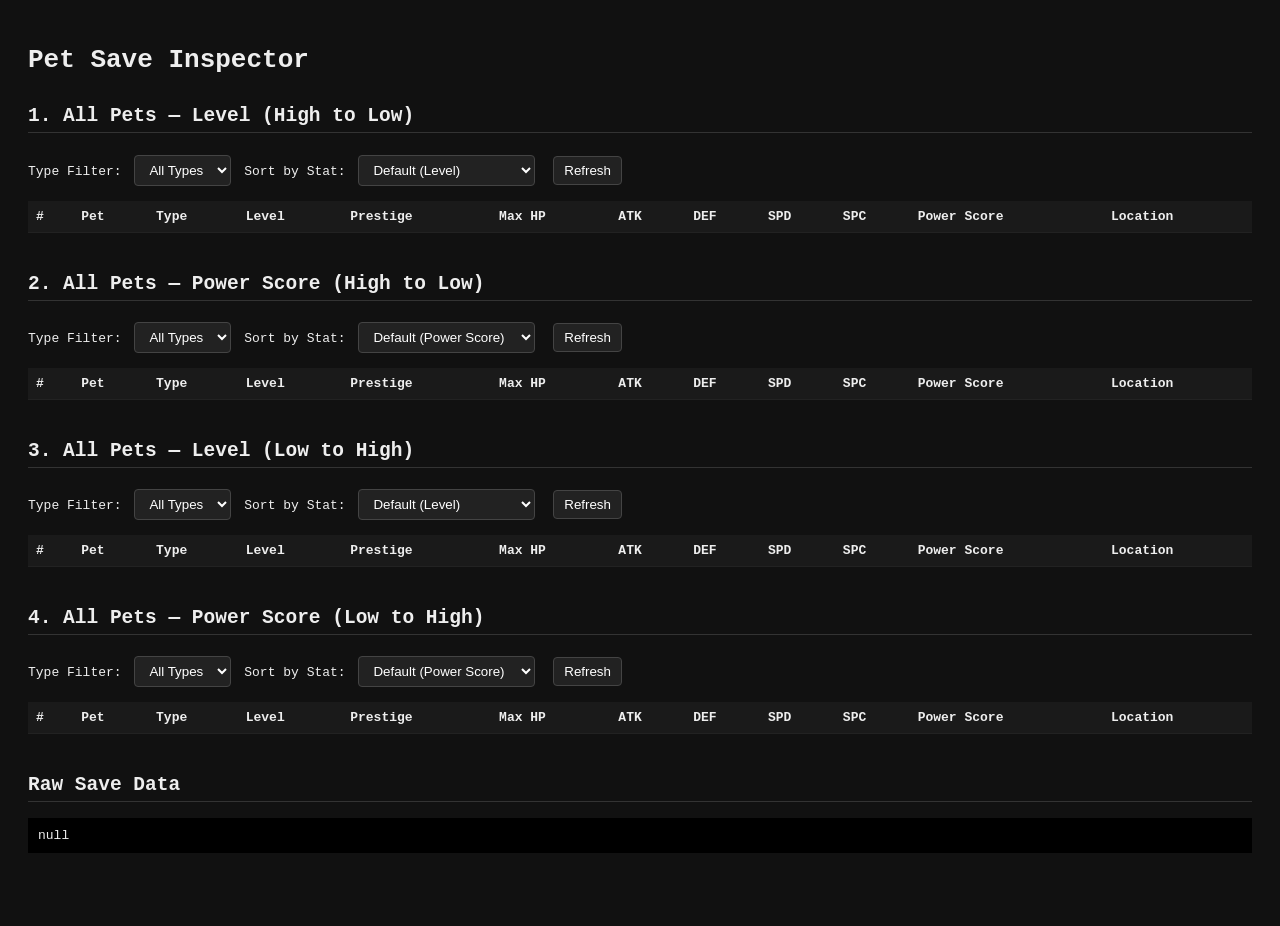
==== inspect.html @ d86253ba "Changes" ====
<!DOCTYPE html>
<html>
<head>
<title>Pet Save Inspector</title>
<style>
  body { font-family: monospace; background: #111; color: #eee; padding: 20px; }
  h2 { margin-top: 30px; border-bottom: 1px solid #333; padding-bottom: 5px; }
  select, button { padding: 6px 10px; margin: 5px; background: #222; color: #fff; border: 1px solid #444; border-radius: 4px; cursor: pointer; }
  table { width: 100%; border-collapse: collapse; margin-top: 10px; }
  th, td { text-align: left; padding: 8px; border-bottom: 1px solid #222; }
  th { background: #1a1a1a; position: sticky; top: 0; }
  tr:hover { background: #1a1a1a; }
  .section { margin-bottom: 40px; }
  .filter-bar { margin: 10px 0; }
</style>
</head>
<body>
<h1>Pet Save Inspector</h1>

<div class="section">
  <h2>1. All Pets — Level (High to Low)</h2>
  <div class="filter-bar">
    <label>Type Filter: </label>
    <select id="levelDescTypeFilter" onchange="renderLevelDesc()">
      <option value="all">All Types</option>
      <option value="fire">Fire</option>
      <option value="water">Water</option>
      <option value="grass">Grass</option>
      <option value="electric">Electric</option>
      <option value="psychic">Psychic</option>
      <option value="ice">Ice</option>
      <option value="dragon">Dragon</option>
      <option value="dark">Dark</option>
      <option value="fairy">Fairy</option>
      <option value="normal">Normal</option>
    </select>
    <label>Sort by Stat: </label>
    <select id="levelDescStatFilter" onchange="renderLevelDesc()">
      <option value="none">Default (Level)</option>
      <option value="attack">Attack (High → Low)</option>
      <option value="defense">Defense (High → Low)</option>
      <option value="speed">Speed (High → Low)</option>
      <option value="special">Special (High → Low)</option>
    </select>
    <button onclick="renderLevelDesc()">Refresh</button>
  </div>
  <table id="levelDescTable">
    <thead><tr><th>#</th><th>Pet</th><th>Type</th><th>Level</th><th>Prestige</th><th>Max HP</th><th>ATK</th><th>DEF</th><th>SPD</th><th>SPC</th><th>Power Score</th><th>Location</th></tr></thead>
    <tbody></tbody>
  </table>
</div>

<div class="section">
  <h2>2. All Pets — Power Score (High to Low)</h2>
  <div class="filter-bar">
    <label>Type Filter: </label>
    <select id="powerDescTypeFilter" onchange="renderPowerDesc()">
      <option value="all">All Types</option>
      <option value="fire">Fire</option>
      <option value="water">Water</option>
      <option value="grass">Grass</option>
      <option value="electric">Electric</option>
      <option value="psychic">Psychic</option>
      <option value="ice">Ice</option>
      <option value="dragon">Dragon</option>
      <option value="dark">Dark</option>
      <option value="fairy">Fairy</option>
      <option value="normal">Normal</option>
    </select>
    <label>Sort by Stat: </label>
    <select id="powerDescStatFilter" onchange="renderPowerDesc()">
      <option value="none">Default (Power Score)</option>
      <option value="attack">Attack (High → Low)</option>
      <option value="defense">Defense (High → Low)</option>
      <option value="speed">Speed (High → Low)</option>
      <option value="special">Special (High → Low)</option>
    </select>
    <button onclick="renderPowerDesc()">Refresh</button>
  </div>
  <table id="powerDescTable">
    <thead><tr><th>#</th><th>Pet</th><th>Type</th><th>Level</th><th>Prestige</th><th>Max HP</th><th>ATK</th><th>DEF</th><th>SPD</th><th>SPC</th><th>Power Score</th><th>Location</th></tr></thead>
    <tbody></tbody>
  </table>
</div>

<div class="section">
  <h2>3. All Pets — Level (Low to High)</h2>
  <div class="filter-bar">
    <label>Type Filter: </label>
    <select id="levelAscTypeFilter" onchange="renderLevelAsc()">
      <option value="all">All Types</option>
      <option value="fire">Fire</option>
      <option value="water">Water</option>
      <option value="grass">Grass</option>
      <option value="electric">Electric</option>
      <option value="psychic">Psychic</option>
      <option value="ice">Ice</option>
      <option value="dragon">Dragon</option>
      <option value="dark">Dark</option>
      <option value="fairy">Fairy</option>
      <option value="normal">Normal</option>
    </select>
    <label>Sort by Stat: </label>
    <select id="levelAscStatFilter" onchange="renderLevelAsc()">
      <option value="none">Default (Level)</option>
      <option value="attack">Attack (High → Low)</option>
      <option value="defense">Defense (High → Low)</option>
      <option value="speed">Speed (High → Low)</option>
      <option value="special">Special (High → Low)</option>
    </select>
    <button onclick="renderLevelAsc()">Refresh</button>
  </div>
  <table id="levelAscTable">
    <thead><tr><th>#</th><th>Pet</th><th>Type</th><th>Level</th><th>Prestige</th><th>Max HP</th><th>ATK</th><th>DEF</th><th>SPD</th><th>SPC</th><th>Power Score</th><th>Location</th></tr></thead>
    <tbody></tbody>
  </table>
</div>

<div class="section">
  <h2>4. All Pets — Power Score (Low to High)</h2>
  <div class="filter-bar">
    <label>Type Filter: </label>
    <select id="powerAscTypeFilter" onchange="renderPowerAsc()">
      <option value="all">All Types</option>
      <option value="fire">Fire</option>
      <option value="water">Water</option>
      <option value="grass">Grass</option>
      <option value="electric">Electric</option>
      <option value="psychic">Psychic</option>
      <option value="ice">Ice</option>
      <option value="dragon">Dragon</option>
      <option value="dark">Dark</option>
      <option value="fairy">Fairy</option>
      <option value="normal">Normal</option>
    </select>
    <label>Sort by Stat: </label>
    <select id="powerAscStatFilter" onchange="renderPowerAsc()">
      <option value="none">Default (Power Score)</option>
      <option value="attack">Attack (High → Low)</option>
      <option value="defense">Defense (High → Low)</option>
      <option value="speed">Speed (High → Low)</option>
      <option value="special">Special (High → Low)</option>
    </select>
    <button onclick="renderPowerAsc()">Refresh</button>
  </div>
  <table id="powerAscTable">
    <thead><tr><th>#</th><th>Pet</th><th>Type</th><th>Level</th><th>Prestige</th><th>Max HP</th><th>ATK</th><th>DEF</th><th>SPD</th><th>SPC</th><th>Power Score</th><th>Location</th></tr></thead>
    <tbody></tbody>
  </table>
</div>

<div class="section">
  <h2>Raw Save Data</h2>
  <pre id="raw" style="background:#000; padding:10px; max-height:300px; overflow:auto;"></pre>
</div>

<script>
const TYPES = {
  fire:"Fire", water:"Water", grass:"Grass", electric:"Electric", psychic:"Psychic",
  ice:"Ice", dragon:"Dragon", dark:"Dark", fairy:"Fairy", normal:"Normal"
};

const PET_TEMPLATES = {
  emberFox:{name:"Ember Fox",emoji:"🦊",type:"fire",baseStats:{hp:45},evolution:["Ember Fox","Inferno Fox","Phoenix Lord"]},
  flameCat:{name:"Flame Cat",emoji:"🐱",type:"fire",baseStats:{hp:48},evolution:["Flame Cat","Blaze Cat","Magma Tiger"]},
  sparkDog:{name:"Spark Dog",emoji:"🐶",type:"fire",baseStats:{hp:50},evolution:["Spark Dog","Fire Hound","Inferno Wolf"]},
  cinderScorpion:{name:"Cinder Scorpion",emoji:"🦂",type:"fire",baseStats:{hp:48},evolution:["Spark Tail","Cinder Scorpion","Inferno Stinger"]},
  aquaTurtle:{name:"Aqua Turtle",emoji:"🐢",type:"water",baseStats:{hp:55},evolution:["Aqua Turtle","Hydro Turtle","Ocean Guardian"]},
  mistFrog:{name:"Mist Frog",emoji:"🐸",type:"water",baseStats:{hp:50},evolution:["Mist Frog","Storm Frog","Tidal King"]},
  waveWhale:{name:"Wave Whale",emoji:"🐋",type:"water",baseStats:{hp:60},evolution:["Wave Whale","Tsunami Whale","Leviathan"]},
  leafBunny:{name:"Leaf Bunny",emoji:"🐰",type:"grass",baseStats:{hp:45},evolution:["Leaf Bunny","Forest Bunny","Nature Spirit"]},
  vineSnake:{name:"Vine Snake",emoji:"🐍",type:"grass",baseStats:{hp:48},evolution:["Vine Snake","Thorn Snake","Jungle Serpent"]},
  mossBear:{name:"Moss Bear",emoji:"🐻",type:"grass",baseStats:{hp:60},evolution:["Moss Bear","Forest Bear","Earth Guardian"]},
  boltMouse:{name:"Bolt Mouse",emoji:"🐭",type:"electric",baseStats:{hp:40},evolution:["Bolt Mouse","Volt Mouse","Thunder Lord"]},
  shockEel:{name:"Shock Eel",emoji:"🐟",type:"electric",baseStats:{hp:50},evolution:["Shock Eel","Storm Eel","Lightning Serpent"]},
  zapBird:{name:"Zap Bird",emoji:"🐦",type:"electric",baseStats:{hp:45},evolution:["Zap Bird","Storm Bird","Thunder Hawk"]},
  mindCat:{name:"Mind Cat",emoji:"😺",type:"psychic",baseStats:{hp:45},evolution:["Mind Cat","Psi Cat","Telepath Master"]},
  dreamOwl:{name:"Dream Owl",emoji:"🦉",type:"psychic",baseStats:{hp:50},evolution:["Dream Owl","Night Owl","Vision Sage"]},
  cosmicFox:{name:"Cosmic Fox",emoji:"🦊",type:"psychic",baseStats:{hp:48},evolution:["Cosmic Fox","Star Fox","Galaxy Lord"]},
  frostPenguin:{name:"Frost Penguin",emoji:"🐧",type:"ice",baseStats:{hp:52},evolution:["Frost Penguin","Glacier Penguin","Ice Emperor"]},
  crystalSeal:{name:"Crystal Seal",emoji:"🦭",type:"ice",baseStats:{hp:55},evolution:["Crystal Seal","Diamond Seal","Frost Guardian"]},
  frostBear:{name:"Frost Bear",emoji:"🐻‍❄️",type:"ice",baseStats:{hp:65},evolution:["Ice Cub","Frost Bear","Tundra King"]},
  scaleLizard:{name:"Scale Lizard",emoji:"🦎",type:"dragon",baseStats:{hp:50},evolution:["Scale Lizard","Dragon Lizard","Wyvern King"]},
  drakeWhelp:{name:"Drake Whelp",emoji:"🐉",type:"dragon",baseStats:{hp:55},evolution:["Drake Whelp","Storm Drake","Dragon Emperor"]},
  crystalWyrm:{name:"Crystal Wyrm",emoji:"🐉",type:"dragon",baseStats:{hp:55},evolution:["Shard Hatchling","Crystal Wyrm","Geode Leviathan"]},
  marshCroc:{name:"Marsh Croc",emoji:"🐊",type:"dragon",baseStats:{hp:60},evolution:["Mud Wader","Marsh Croc","Bog Tyrant"]},
  shadowWolf:{name:"Shadow Wolf",emoji:"🐺",type:"dark",baseStats:{hp:50},evolution:["Shadow Pup","Umbra Wolf","Nightfall Alpha"]},
  duskBat:{name:"Dusk Bat",emoji:"🦇",type:"dark",baseStats:{hp:45},evolution:["Dusk Bat","Night Bat","Vampire Emperor"]},
  moonPixie:{name:"Moon Pixie",emoji:"🦄",type:"fairy",baseStats:{hp:48},evolution:["Star Fawn","Moon Pixie","Astral Spirit"]},
  glimmerMoth:{name:"Glimmer Moth",emoji:"🦋",type:"fairy",baseStats:{hp:42},evolution:["Dust Wisp","Glimmer Moth","Prism Sovereign"]},
  cloudSheep:{name:"Cloud Sheep",emoji:"🐑",type:"normal",baseStats:{hp:62},evolution:["Wool Lamb","Cloud Sheep","Sky Shepherd"]},
  fieldDeer:{name:"Field Deer",emoji:"🦌",type:"normal",baseStats:{hp:50},evolution:["Spotted Fawn","Field Deer","Forest Monarch"]}
};

function getData() {
  const raw = localStorage.getItem("petSimulator");
  return raw ? JSON.parse(raw) : null;
}

function getEvolutionName(pet) {
  const tpl = PET_TEMPLATES[pet.typeId];
  if (!tpl) return pet.typeId;
  const evo = tpl.evolution;
  if (pet.level >= 30) return evo[2];
  if (pet.level >= 15) return evo[1];
  return evo[0];
}

function calculateMaxHP(pet) {
  const tpl = PET_TEMPLATES[pet.typeId];
  if (!tpl || !tpl.baseStats) return pet.currentHP || 0;
  const baseHP = tpl.baseStats.hp || 0;
  return Math.floor((baseHP * 2 * pet.level) / 100) + pet.level + 10;
}

function powerScore(pet) {
  const s = pet.stats || {};
  const maxHP = calculateMaxHP(pet);
  return maxHP + (s.attack||0) + (s.defense||0) + (s.speed||0) + (s.special||0) + (pet.level||0) * 5;
}

function getTemplate(typeId) {
  return PET_TEMPLATES[typeId] || {name:typeId, emoji:"❓", type:"?"};
}

function getAllPets() {
  const data = getData();
  let rows = [];
  if (data && data.pets && data.pets.length) {
    data.pets.forEach(p => rows.push({...p, _loc:"Party"}));
  }
  if (data && data.storage && data.storage.length) {
    data.storage.forEach(p => rows.push({...p, _loc:"Storage"}));
  }
  return rows;
}

function getStatValue(pet, stat) {
  const s = pet.stats || {};
  if (stat === "attack") return s.attack || 0;
  if (stat === "defense") return s.defense || 0;
  if (stat === "speed") return s.speed || 0;
  if (stat === "special") return s.special || 0;
  return 0;
}

function applySort(rows, sortType, statFilter) {
  if (sortType === "levelDesc") {
    rows.sort((a,b) => b.level - a.level);
  } else if (sortType === "levelAsc") {
    rows.sort((a,b) => a.level - b.level);
  } else if (sortType === "powerDesc") {
    rows.sort((a,b) => powerScore(b) - powerScore(a));
  } else if (sortType === "powerAsc") {
    rows.sort((a,b) => powerScore(a) - powerScore(b));
  }
  
  if (statFilter !== "none") {
    rows.sort((a,b) => getStatValue(b, statFilter) - getStatValue(a, statFilter));
  }
}

function petRow(pet, idx) {
  const t = getTemplate(pet.typeId);
  const evoName = getEvolutionName(pet);
  const maxHP = calculateMaxHP(pet);
  return `<tr>
    <td>${idx}</td>
    <td>${t.emoji} ${evoName}</td>
    <td>${TYPES[t.type]||t.type}</td>
    <td>${pet.level}</td>
    <td>${pet.prestigeLevel||0}</td>
    <td>${maxHP}</td>
    <td>${pet.stats.attack}</td>
    <td>${pet.stats.defense}</td>
    <td>${pet.stats.speed}</td>
    <td>${pet.stats.special}</td>
    <td>${powerScore(pet)}</td>
    <td>${pet._loc}</td>
  </tr>`;
}

function renderLevelDesc() {
  const typeFilter = document.getElementById("levelDescTypeFilter").value;
  const statFilter = document.getElementById("levelDescStatFilter").value;
  let rows = getAllPets();
  if (typeFilter !== "all") {
    rows = rows.filter(p => getTemplate(p.typeId).type === typeFilter);
  }
  applySort(rows, "levelDesc", statFilter);
  document.querySelector("#levelDescTable tbody").innerHTML = rows.map((p,i) => petRow(p, i+1)).join("");
}

function renderPowerDesc() {
  const typeFilter = document.getElementById("powerDescTypeFilter").value;
  const statFilter = document.getElementById("powerDescStatFilter").value;
  let rows = getAllPets();
  if (typeFilter !== "all") {
    rows = rows.filter(p => getTemplate(p.typeId).type === typeFilter);
  }
  applySort(rows, "powerDesc", statFilter);
  document.querySelector("#powerDescTable tbody").innerHTML = rows.map((p,i) => petRow(p, i+1)).join("");
}

function renderLevelAsc() {
  const typeFilter = document.getElementById("levelAscTypeFilter").value;
  const statFilter = document.getElementById("levelAscStatFilter").value;
  let rows = getAllPets();
  if (typeFilter !== "all") {
    rows = rows.filter(p => getTemplate(p.typeId).type === typeFilter);
  }
  applySort(rows, "levelAsc", statFilter);
  document.querySelector("#levelAscTable tbody").innerHTML = rows.map((p,i) => petRow(p, i+1)).join("");
}

function renderPowerAsc() {
  const typeFilter = document.getElementById("powerAscTypeFilter").value;
  const statFilter = document.getElementById("powerAscStatFilter").value;
  let rows = getAllPets();
  if (typeFilter !== "all") {
    rows = rows.filter(p => getTemplate(p.typeId).type === typeFilter);
  }
  applySort(rows, "powerAsc", statFilter);
  document.querySelector("#powerAscTable tbody").innerHTML = rows.map((p,i) => petRow(p, i+1)).join("");
}

document.getElementById("raw").textContent = JSON.stringify(getData(), null, 2);
renderLevelDesc();
renderPowerDesc();
renderLevelAsc();
renderPowerAsc();
</script>
</body>
</html>
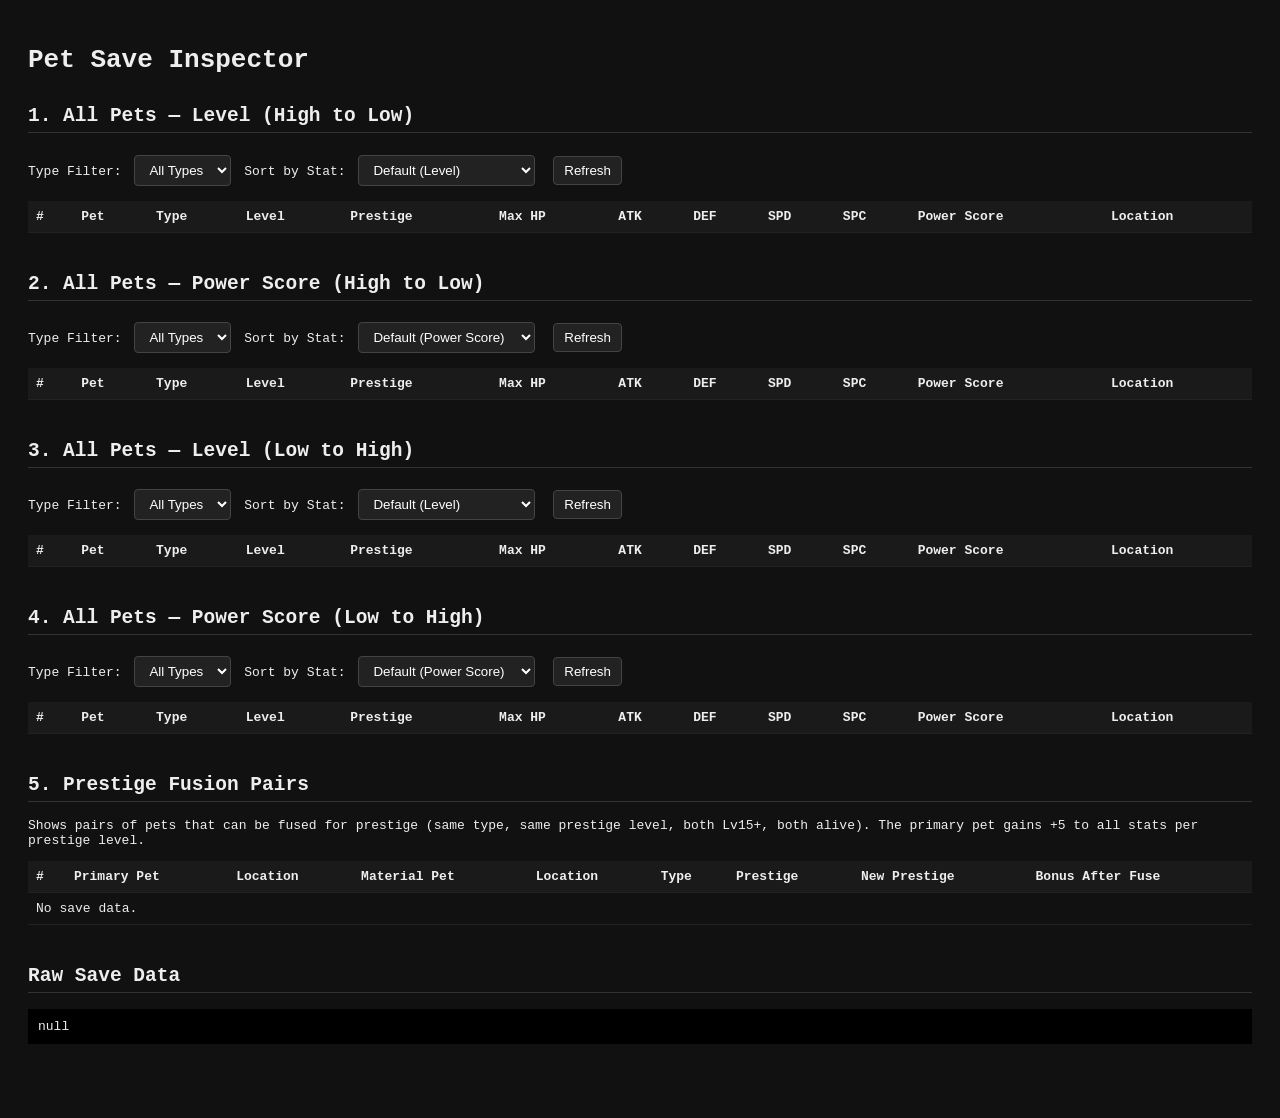
==== commit da68a9c4: "adding fusion section" ====
--- a/inspect.html
+++ b/inspect.html
@@ -145,6 +145,15 @@
   </div>
   <table id="powerAscTable">
     <thead><tr><th>#</th><th>Pet</th><th>Type</th><th>Level</th><th>Prestige</th><th>Max HP</th><th>ATK</th><th>DEF</th><th>SPD</th><th>SPC</th><th>Power Score</th><th>Location</th></tr></thead>
+    <tbody></tbody>
+  </table>
+</div>
+
+<div class="section">
+  <h2>5. Prestige Fusion Pairs</h2>
+  <p>Shows pairs of pets that can be fused for prestige (same type, same prestige level, both Lv15+, both alive). The primary pet gains +5 to all stats per prestige level.</p>
+  <table id="prestigeTable">
+    <thead><tr><th>#</th><th>Primary Pet</th><th>Location</th><th>Material Pet</th><th>Location</th><th>Type</th><th>Prestige</th><th>New Prestige</th><th>Bonus After Fuse</th></tr></thead>
     <tbody></tbody>
   </table>
 </div>
@@ -210,7 +219,8 @@
   const tpl = PET_TEMPLATES[pet.typeId];
   if (!tpl || !tpl.baseStats) return pet.currentHP || 0;
   const baseHP = tpl.baseStats.hp || 0;
-  return Math.floor((baseHP * 2 * pet.level) / 100) + pet.level + 10;
+  const bonus = (pet.bonusStats?.hp || 0);
+  return Math.floor((baseHP * 2 * pet.level) / 100) + pet.level + 10 + bonus;
 }
 
 function powerScore(pet) {
@@ -324,11 +334,76 @@
   document.querySelector("#powerAscTable tbody").innerHTML = rows.map((p,i) => petRow(p, i+1)).join("");
 }
 
+function renderPrestigePairs() {
+  const data = getData();
+  const tbody = document.querySelector("#prestigeTable tbody");
+  if (!data) {
+    tbody.innerHTML = "<tr><td colspan='9'>No save data.</td></tr>";
+    return;
+  }
+
+  const all = [];
+  if (data.pets && data.pets.length) {
+    data.pets.forEach(p => all.push({...p, _loc:"Party"}));
+  }
+  if (data.storage && data.storage.length) {
+    data.storage.forEach(p => all.push({...p, _loc:"Storage"}));
+  }
+
+  const groups = {};
+  all.forEach(pet => {
+    const prestige = pet.prestigeLevel || 0;
+    if (prestige >= 99) return;
+    if (pet.level < 15) return;
+    if (pet.currentHP <= 0) return;
+    const key = pet.typeId + "_" + prestige;
+    if (!groups[key]) groups[key] = [];
+    groups[key].push(pet);
+  });
+
+  const pairs = [];
+  Object.values(groups).forEach(group => {
+    for (let i = 0; i < group.length; i++) {
+      for (let j = i + 1; j < group.length; j++) {
+        const a = group[i];
+        const b = group[j];
+        if (String(a.id) === String(b.id)) continue;
+        pairs.push({ primary: a, material: b });
+      }
+    }
+  });
+
+  if (pairs.length === 0) {
+    tbody.innerHTML = "<tr><td colspan='9'>No valid prestige pairs found.</td></tr>";
+    return;
+  }
+
+  tbody.innerHTML = pairs.map((pair, i) => {
+    const t1 = getTemplate(pair.primary.typeId);
+    const t2 = getTemplate(pair.material.typeId);
+    const prestige = pair.primary.prestigeLevel || 0;
+    const newPrestige = prestige + 1;
+    const bonus = newPrestige * 5;
+    return `<tr>
+      <td>${i+1}</td>
+      <td>${t1.emoji} ${getEvolutionName(pair.primary)}</td>
+      <td>${pair.primary._loc}</td>
+      <td>${t2.emoji} ${getEvolutionName(pair.material)}</td>
+      <td>${pair.material._loc}</td>
+      <td>${TYPES[t1.type]||t1.type}</td>
+      <td>${prestige}</td>
+      <td>${newPrestige}</td>
+      <td>+${bonus} all stats</td>
+    </tr>`;
+  }).join("");
+}
+
 document.getElementById("raw").textContent = JSON.stringify(getData(), null, 2);
 renderLevelDesc();
 renderPowerDesc();
 renderLevelAsc();
 renderPowerAsc();
+renderPrestigePairs();
 </script>
 </body>
 </html>
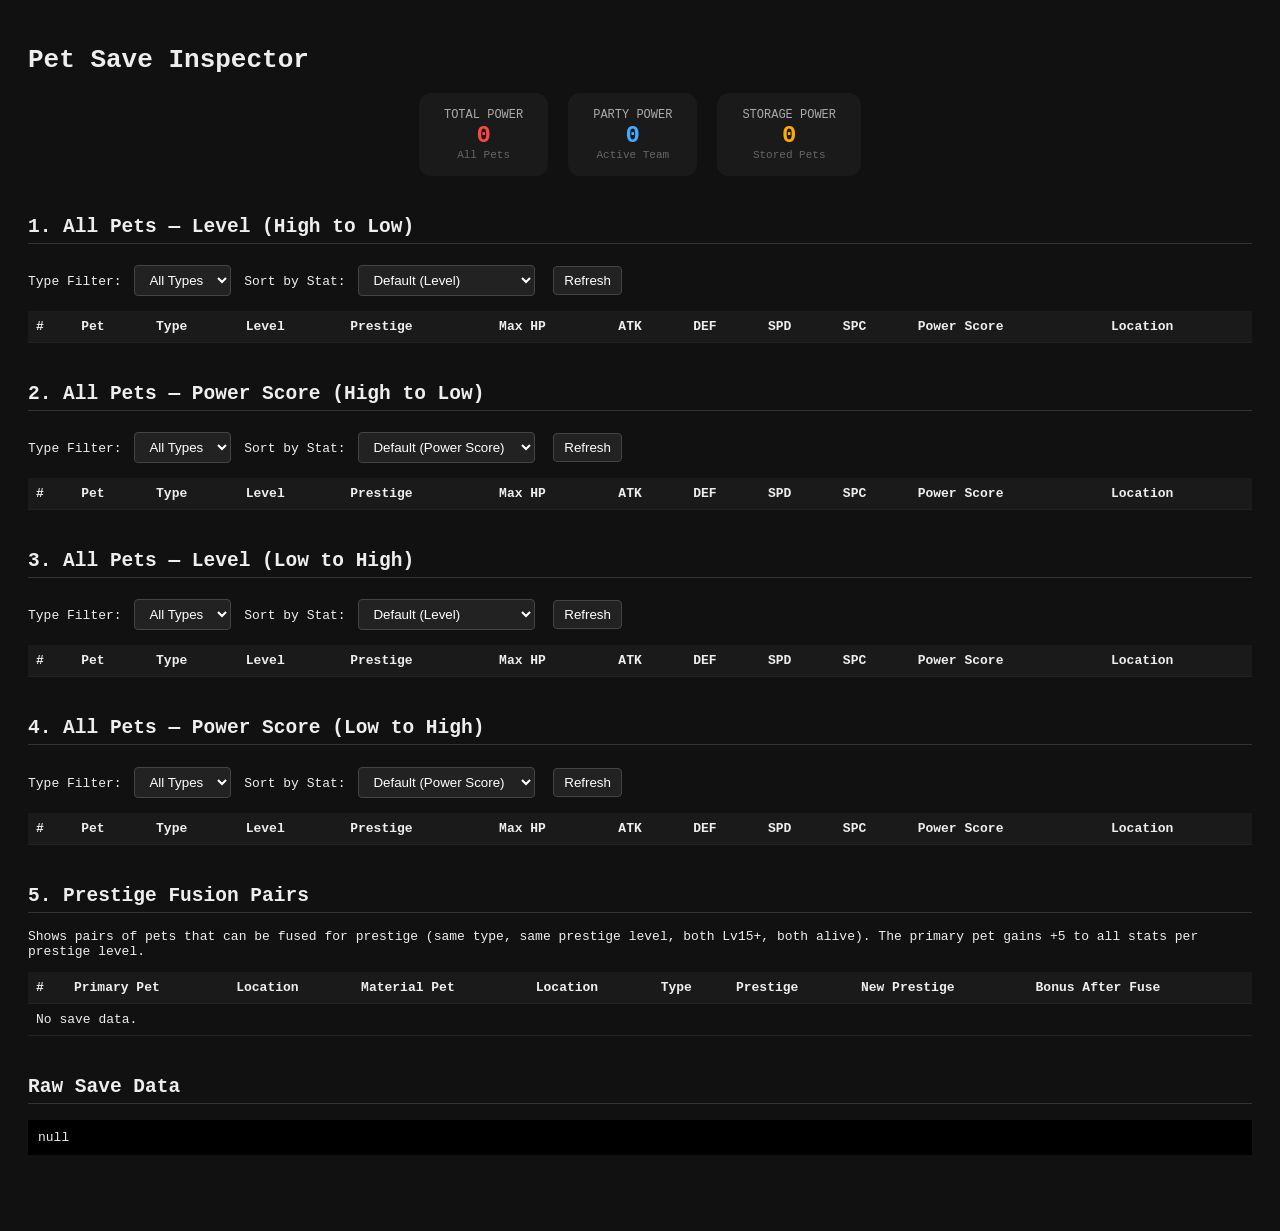
==== commit fcf8568b: "adding total and party power" ====
--- a/inspect.html
+++ b/inspect.html
@@ -16,6 +16,48 @@
 </head>
 <body>
 <h1>Pet Save Inspector</h1>
+
+<div class="section" style="display:flex;gap:20px;justify-content:center;flex-wrap:wrap;">
+  <div style="background:#1a1a1a;padding:15px 25px;border-radius:12px;text-align:center;">
+    <div style="color:#aaa;font-size:12px;">TOTAL POWER</div>
+    <div id="totalPower" style="color:#ff4444;font-size:24px;font-weight:bold;">0</div>
+    <div style="color:#666;font-size:11px;">All Pets</div>
+  </div>
+  <div style="background:#1a1a1a;padding:15px 25px;border-radius:12px;text-align:center;">
+    <div style="color:#aaa;font-size:12px;">PARTY POWER</div>
+    <div id="partyPower" style="color:#44aaff;font-size:24px;font-weight:bold;">0</div>
+    <div style="color:#666;font-size:11px;">Active Team</div>
+  </div>
+  <div style="background:#1a1a1a;padding:15px 25px;border-radius:12px;text-align:center;">
+    <div style="color:#aaa;font-size:12px;">STORAGE POWER</div>
+    <div id="storagePower" style="color:#ffaa00;font-size:24px;font-weight:bold;">0</div>
+    <div style="color:#666;font-size:11px;">Stored Pets</div>
+  </div>
+</div>
+
+<script>
+function updatePowerSummaries() {
+  const data = getData();
+  let total = 0, party = 0, storage = 0;
+  let partyCount = 0, storageCount = 0;
+  
+  if (data) {
+    if (data.pets && data.pets.length) {
+      partyCount = data.pets.length;
+      data.pets.forEach(p => party += powerScore(p));
+    }
+    if (data.storage && data.storage.length) {
+      storageCount = data.storage.length;
+      data.storage.forEach(p => storage += powerScore(p));
+    }
+  }
+  total = party + storage;
+  
+  document.getElementById("totalPower").textContent = total.toLocaleString();
+  document.getElementById("partyPower").textContent = party.toLocaleString();
+  document.getElementById("storagePower").textContent = storage.toLocaleString();
+}
+</script>
 
 <div class="section">
   <h2>1. All Pets — Level (High to Low)</h2>
@@ -223,10 +265,20 @@
   return Math.floor((baseHP * 2 * pet.level) / 100) + pet.level + 10 + bonus;
 }
 
+function getEffectiveStats(pet) {
+  const s = pet.stats || {};
+  return {
+    attack: (s.attack || 0) + (pet.bonusStats?.attack || 0),
+    defense: (s.defense || 0) + (pet.bonusStats?.defense || 0),
+    speed: (s.speed || 0) + (pet.bonusStats?.speed || 0),
+    special: (s.special || 0) + (pet.bonusStats?.special || 0)
+  };
+}
+
 function powerScore(pet) {
-  const s = pet.stats || {};
+  const s = getEffectiveStats(pet);
   const maxHP = calculateMaxHP(pet);
-  return maxHP + (s.attack||0) + (s.defense||0) + (s.speed||0) + (s.special||0) + (pet.level||0) * 5;
+  return maxHP + s.attack + s.defense + s.speed + s.special + (pet.level || 0) * 5;
 }
 
 function getTemplate(typeId) {
@@ -274,6 +326,7 @@
   const t = getTemplate(pet.typeId);
   const evoName = getEvolutionName(pet);
   const maxHP = calculateMaxHP(pet);
+  const eff = getEffectiveStats(pet);
   return `<tr>
     <td>${idx}</td>
     <td>${t.emoji} ${evoName}</td>
@@ -281,10 +334,10 @@
     <td>${pet.level}</td>
     <td>${pet.prestigeLevel||0}</td>
     <td>${maxHP}</td>
-    <td>${pet.stats.attack}</td>
-    <td>${pet.stats.defense}</td>
-    <td>${pet.stats.speed}</td>
-    <td>${pet.stats.special}</td>
+    <td>${eff.attack}</td>
+    <td>${eff.defense}</td>
+    <td>${eff.speed}</td>
+    <td>${eff.special}</td>
     <td>${powerScore(pet)}</td>
     <td>${pet._loc}</td>
   </tr>`;
@@ -299,6 +352,7 @@
   }
   applySort(rows, "levelDesc", statFilter);
   document.querySelector("#levelDescTable tbody").innerHTML = rows.map((p,i) => petRow(p, i+1)).join("");
+  updatePowerSummaries();
 }
 
 function renderPowerDesc() {
@@ -310,6 +364,7 @@
   }
   applySort(rows, "powerDesc", statFilter);
   document.querySelector("#powerDescTable tbody").innerHTML = rows.map((p,i) => petRow(p, i+1)).join("");
+  updatePowerSummaries();
 }
 
 function renderLevelAsc() {
@@ -321,6 +376,7 @@
   }
   applySort(rows, "levelAsc", statFilter);
   document.querySelector("#levelAscTable tbody").innerHTML = rows.map((p,i) => petRow(p, i+1)).join("");
+  updatePowerSummaries();
 }
 
 function renderPowerAsc() {
@@ -332,6 +388,7 @@
   }
   applySort(rows, "powerAsc", statFilter);
   document.querySelector("#powerAscTable tbody").innerHTML = rows.map((p,i) => petRow(p, i+1)).join("");
+  updatePowerSummaries();
 }
 
 function renderPrestigePairs() {
@@ -399,6 +456,7 @@
 }
 
 document.getElementById("raw").textContent = JSON.stringify(getData(), null, 2);
+updatePowerSummaries();
 renderLevelDesc();
 renderPowerDesc();
 renderLevelAsc();
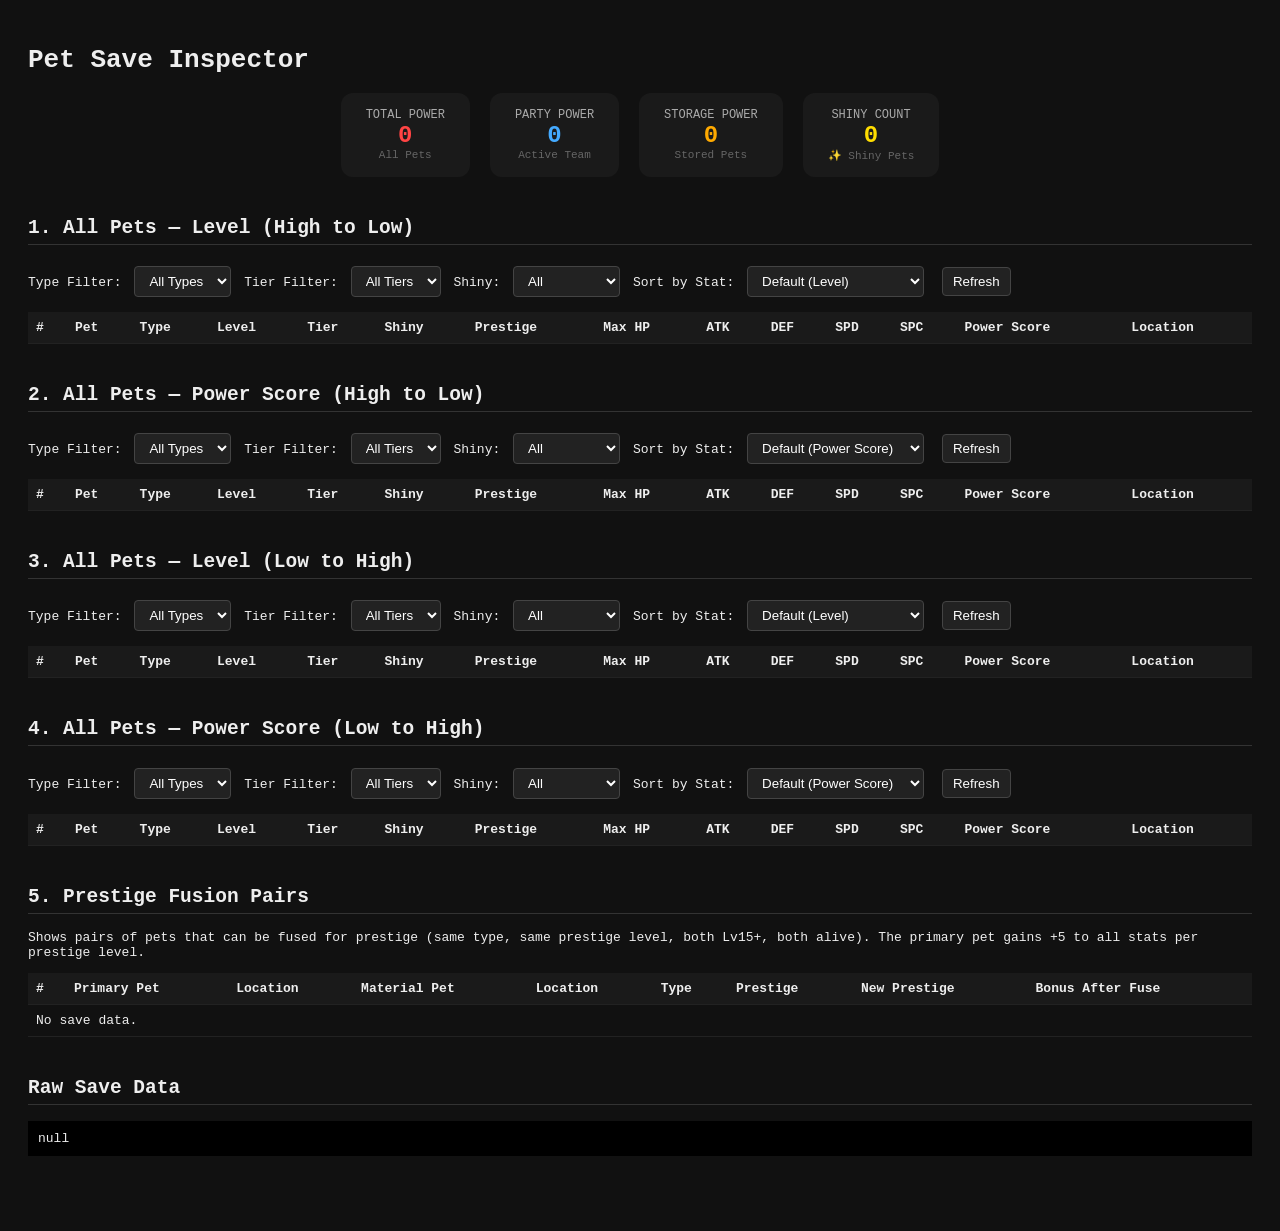
==== commit 17d7750f: "Implement shiny and tier system with tier stones" ====
--- a/inspect.html
+++ b/inspect.html
@@ -33,6 +33,11 @@
     <div id="storagePower" style="color:#ffaa00;font-size:24px;font-weight:bold;">0</div>
     <div style="color:#666;font-size:11px;">Stored Pets</div>
   </div>
+  <div style="background:#1a1a1a;padding:15px 25px;border-radius:12px;text-align:center;">
+    <div style="color:#aaa;font-size:12px;">SHINY COUNT</div>
+    <div id="shinyCount" style="color:#ffdd00;font-size:24px;font-weight:bold;">0</div>
+    <div style="color:#666;font-size:11px;">✨ Shiny Pets</div>
+  </div>
 </div>
 
 <script>
@@ -40,15 +45,22 @@
   const data = getData();
   let total = 0, party = 0, storage = 0;
   let partyCount = 0, storageCount = 0;
+  let shinyCount = 0;
   
   if (data) {
     if (data.pets && data.pets.length) {
       partyCount = data.pets.length;
-      data.pets.forEach(p => party += powerScore(p));
+      data.pets.forEach(p => {
+        party += powerScore(p);
+        if (p.shiny) shinyCount++;
+      });
     }
     if (data.storage && data.storage.length) {
       storageCount = data.storage.length;
-      data.storage.forEach(p => storage += powerScore(p));
+      data.storage.forEach(p => {
+        storage += powerScore(p);
+        if (p.shiny) shinyCount++;
+      });
     }
   }
   total = party + storage;
@@ -56,6 +68,7 @@
   document.getElementById("totalPower").textContent = total.toLocaleString();
   document.getElementById("partyPower").textContent = party.toLocaleString();
   document.getElementById("storagePower").textContent = storage.toLocaleString();
+  document.getElementById("shinyCount").textContent = shinyCount;
 }
 </script>
 
@@ -76,6 +89,21 @@
       <option value="fairy">Fairy</option>
       <option value="normal">Normal</option>
     </select>
+    <label>Tier Filter: </label>
+    <select id="levelDescTierFilter" onchange="renderLevelDesc()">
+      <option value="all">All Tiers</option>
+      <option value="D">D</option>
+      <option value="C">C</option>
+      <option value="B">B</option>
+      <option value="A">A</option>
+      <option value="S">S</option>
+    </select>
+    <label>Shiny: </label>
+    <select id="levelDescShinyFilter" onchange="renderLevelDesc()">
+      <option value="all">All</option>
+      <option value="yes">Shiny Only</option>
+      <option value="no">Non-Shiny</option>
+    </select>
     <label>Sort by Stat: </label>
     <select id="levelDescStatFilter" onchange="renderLevelDesc()">
       <option value="none">Default (Level)</option>
@@ -87,7 +115,7 @@
     <button onclick="renderLevelDesc()">Refresh</button>
   </div>
   <table id="levelDescTable">
-    <thead><tr><th>#</th><th>Pet</th><th>Type</th><th>Level</th><th>Prestige</th><th>Max HP</th><th>ATK</th><th>DEF</th><th>SPD</th><th>SPC</th><th>Power Score</th><th>Location</th></tr></thead>
+    <thead><tr><th>#</th><th>Pet</th><th>Type</th><th>Level</th><th>Tier</th><th>Shiny</th><th>Prestige</th><th>Max HP</th><th>ATK</th><th>DEF</th><th>SPD</th><th>SPC</th><th>Power Score</th><th>Location</th></tr></thead>
     <tbody></tbody>
   </table>
 </div>
@@ -109,6 +137,21 @@
       <option value="fairy">Fairy</option>
       <option value="normal">Normal</option>
     </select>
+    <label>Tier Filter: </label>
+    <select id="powerDescTierFilter" onchange="renderPowerDesc()">
+      <option value="all">All Tiers</option>
+      <option value="D">D</option>
+      <option value="C">C</option>
+      <option value="B">B</option>
+      <option value="A">A</option>
+      <option value="S">S</option>
+    </select>
+    <label>Shiny: </label>
+    <select id="powerDescShinyFilter" onchange="renderPowerDesc()">
+      <option value="all">All</option>
+      <option value="yes">Shiny Only</option>
+      <option value="no">Non-Shiny</option>
+    </select>
     <label>Sort by Stat: </label>
     <select id="powerDescStatFilter" onchange="renderPowerDesc()">
       <option value="none">Default (Power Score)</option>
@@ -120,7 +163,7 @@
     <button onclick="renderPowerDesc()">Refresh</button>
   </div>
   <table id="powerDescTable">
-    <thead><tr><th>#</th><th>Pet</th><th>Type</th><th>Level</th><th>Prestige</th><th>Max HP</th><th>ATK</th><th>DEF</th><th>SPD</th><th>SPC</th><th>Power Score</th><th>Location</th></tr></thead>
+    <thead><tr><th>#</th><th>Pet</th><th>Type</th><th>Level</th><th>Tier</th><th>Shiny</th><th>Prestige</th><th>Max HP</th><th>ATK</th><th>DEF</th><th>SPD</th><th>SPC</th><th>Power Score</th><th>Location</th></tr></thead>
     <tbody></tbody>
   </table>
 </div>
@@ -142,6 +185,21 @@
       <option value="fairy">Fairy</option>
       <option value="normal">Normal</option>
     </select>
+    <label>Tier Filter: </label>
+    <select id="levelAscTierFilter" onchange="renderLevelAsc()">
+      <option value="all">All Tiers</option>
+      <option value="D">D</option>
+      <option value="C">C</option>
+      <option value="B">B</option>
+      <option value="A">A</option>
+      <option value="S">S</option>
+    </select>
+    <label>Shiny: </label>
+    <select id="levelAscShinyFilter" onchange="renderLevelAsc()">
+      <option value="all">All</option>
+      <option value="yes">Shiny Only</option>
+      <option value="no">Non-Shiny</option>
+    </select>
     <label>Sort by Stat: </label>
     <select id="levelAscStatFilter" onchange="renderLevelAsc()">
       <option value="none">Default (Level)</option>
@@ -153,7 +211,7 @@
     <button onclick="renderLevelAsc()">Refresh</button>
   </div>
   <table id="levelAscTable">
-    <thead><tr><th>#</th><th>Pet</th><th>Type</th><th>Level</th><th>Prestige</th><th>Max HP</th><th>ATK</th><th>DEF</th><th>SPD</th><th>SPC</th><th>Power Score</th><th>Location</th></tr></thead>
+    <thead><tr><th>#</th><th>Pet</th><th>Type</th><th>Level</th><th>Tier</th><th>Shiny</th><th>Prestige</th><th>Max HP</th><th>ATK</th><th>DEF</th><th>SPD</th><th>SPC</th><th>Power Score</th><th>Location</th></tr></thead>
     <tbody></tbody>
   </table>
 </div>
@@ -175,6 +233,21 @@
       <option value="fairy">Fairy</option>
       <option value="normal">Normal</option>
     </select>
+    <label>Tier Filter: </label>
+    <select id="powerAscTierFilter" onchange="renderPowerAsc()">
+      <option value="all">All Tiers</option>
+      <option value="D">D</option>
+      <option value="C">C</option>
+      <option value="B">B</option>
+      <option value="A">A</option>
+      <option value="S">S</option>
+    </select>
+    <label>Shiny: </label>
+    <select id="powerAscShinyFilter" onchange="renderPowerAsc()">
+      <option value="all">All</option>
+      <option value="yes">Shiny Only</option>
+      <option value="no">Non-Shiny</option>
+    </select>
     <label>Sort by Stat: </label>
     <select id="powerAscStatFilter" onchange="renderPowerAsc()">
       <option value="none">Default (Power Score)</option>
@@ -186,7 +259,7 @@
     <button onclick="renderPowerAsc()">Refresh</button>
   </div>
   <table id="powerAscTable">
-    <thead><tr><th>#</th><th>Pet</th><th>Type</th><th>Level</th><th>Prestige</th><th>Max HP</th><th>ATK</th><th>DEF</th><th>SPD</th><th>SPC</th><th>Power Score</th><th>Location</th></tr></thead>
+    <thead><tr><th>#</th><th>Pet</th><th>Type</th><th>Level</th><th>Tier</th><th>Shiny</th><th>Prestige</th><th>Max HP</th><th>ATK</th><th>DEF</th><th>SPD</th><th>SPC</th><th>Power Score</th><th>Location</th></tr></thead>
     <tbody></tbody>
   </table>
 </div>
@@ -261,17 +334,25 @@
   const tpl = PET_TEMPLATES[pet.typeId];
   if (!tpl || !tpl.baseStats) return pet.currentHP || 0;
   const baseHP = tpl.baseStats.hp || 0;
+  const base = Math.floor((baseHP * 2 * pet.level) / 100) + pet.level + 10;
   const bonus = (pet.bonusStats?.hp || 0);
-  return Math.floor((baseHP * 2 * pet.level) / 100) + pet.level + 10 + bonus;
+  const shinyBonus = (pet.shinyBonus?.hp || 0);
+  const tierBonus = pet.tierBonus || 0;
+  return base + bonus + shinyBonus + Math.floor(base * tierBonus / 100);
 }
 
 function getEffectiveStats(pet) {
   const s = pet.stats || {};
+  const baseAttack = Math.floor(((PET_TEMPLATES[pet.typeId]?.baseStats?.attack || 0) * 2 * pet.level) / 100) + 5;
+  const baseDefense = Math.floor(((PET_TEMPLATES[pet.typeId]?.baseStats?.defense || 0) * 2 * pet.level) / 100) + 5;
+  const baseSpeed = Math.floor(((PET_TEMPLATES[pet.typeId]?.baseStats?.speed || 0) * 2 * pet.level) / 100) + 5;
+  const baseSpecial = Math.floor(((PET_TEMPLATES[pet.typeId]?.baseStats?.special || 0) * 2 * pet.level) / 100) + 5;
+  const tierBonus = pet.tierBonus || 0;
   return {
-    attack: (s.attack || 0) + (pet.bonusStats?.attack || 0),
-    defense: (s.defense || 0) + (pet.bonusStats?.defense || 0),
-    speed: (s.speed || 0) + (pet.bonusStats?.speed || 0),
-    special: (s.special || 0) + (pet.bonusStats?.special || 0)
+    attack: (s.attack || 0) + (pet.bonusStats?.attack || 0) + (pet.shinyBonus?.attack || 0) + Math.floor(baseAttack * tierBonus / 100),
+    defense: (s.defense || 0) + (pet.bonusStats?.defense || 0) + (pet.shinyBonus?.defense || 0) + Math.floor(baseDefense * tierBonus / 100),
+    speed: (s.speed || 0) + (pet.bonusStats?.speed || 0) + (pet.shinyBonus?.speed || 0) + Math.floor(baseSpeed * tierBonus / 100),
+    special: (s.special || 0) + (pet.bonusStats?.special || 0) + (pet.shinyBonus?.special || 0) + Math.floor(baseSpecial * tierBonus / 100)
   };
 }
 
@@ -298,7 +379,7 @@
 }
 
 function getStatValue(pet, stat) {
-  const s = pet.stats || {};
+  const s = getEffectiveStats(pet);
   if (stat === "attack") return s.attack || 0;
   if (stat === "defense") return s.defense || 0;
   if (stat === "speed") return s.speed || 0;
@@ -327,11 +408,14 @@
   const evoName = getEvolutionName(pet);
   const maxHP = calculateMaxHP(pet);
   const eff = getEffectiveStats(pet);
+  const shinyDisplay = pet.shiny ? "✨ Yes" : "No";
   return `<tr>
     <td>${idx}</td>
-    <td>${t.emoji} ${evoName}</td>
+    <td>${t.emoji} ${evoName}${pet.shiny ? " ✨" : ""}</td>
     <td>${TYPES[t.type]||t.type}</td>
     <td>${pet.level}</td>
+    <td>${pet.tier || "D1"}</td>
+    <td>${shinyDisplay}</td>
     <td>${pet.prestigeLevel||0}</td>
     <td>${maxHP}</td>
     <td>${eff.attack}</td>
@@ -345,11 +429,21 @@
 
 function renderLevelDesc() {
   const typeFilter = document.getElementById("levelDescTypeFilter").value;
+  const tierFilter = document.getElementById("levelDescTierFilter").value;
+  const shinyFilter = document.getElementById("levelDescShinyFilter").value;
   const statFilter = document.getElementById("levelDescStatFilter").value;
   let rows = getAllPets();
   if (typeFilter !== "all") {
     rows = rows.filter(p => getTemplate(p.typeId).type === typeFilter);
   }
+  if (tierFilter !== "all") {
+    rows = rows.filter(p => (p.tier || "D1").charAt(0) === tierFilter);
+  }
+  if (shinyFilter === "yes") {
+    rows = rows.filter(p => p.shiny === true);
+  } else if (shinyFilter === "no") {
+    rows = rows.filter(p => p.shiny !== true);
+  }
   applySort(rows, "levelDesc", statFilter);
   document.querySelector("#levelDescTable tbody").innerHTML = rows.map((p,i) => petRow(p, i+1)).join("");
   updatePowerSummaries();
@@ -357,11 +451,21 @@
 
 function renderPowerDesc() {
   const typeFilter = document.getElementById("powerDescTypeFilter").value;
+  const tierFilter = document.getElementById("powerDescTierFilter").value;
+  const shinyFilter = document.getElementById("powerDescShinyFilter").value;
   const statFilter = document.getElementById("powerDescStatFilter").value;
   let rows = getAllPets();
   if (typeFilter !== "all") {
     rows = rows.filter(p => getTemplate(p.typeId).type === typeFilter);
   }
+  if (tierFilter !== "all") {
+    rows = rows.filter(p => (p.tier || "D1").charAt(0) === tierFilter);
+  }
+  if (shinyFilter === "yes") {
+    rows = rows.filter(p => p.shiny === true);
+  } else if (shinyFilter === "no") {
+    rows = rows.filter(p => p.shiny !== true);
+  }
   applySort(rows, "powerDesc", statFilter);
   document.querySelector("#powerDescTable tbody").innerHTML = rows.map((p,i) => petRow(p, i+1)).join("");
   updatePowerSummaries();
@@ -369,11 +473,21 @@
 
 function renderLevelAsc() {
   const typeFilter = document.getElementById("levelAscTypeFilter").value;
+  const tierFilter = document.getElementById("levelAscTierFilter").value;
+  const shinyFilter = document.getElementById("levelAscShinyFilter").value;
   const statFilter = document.getElementById("levelAscStatFilter").value;
   let rows = getAllPets();
   if (typeFilter !== "all") {
     rows = rows.filter(p => getTemplate(p.typeId).type === typeFilter);
   }
+  if (tierFilter !== "all") {
+    rows = rows.filter(p => (p.tier || "D1").charAt(0) === tierFilter);
+  }
+  if (shinyFilter === "yes") {
+    rows = rows.filter(p => p.shiny === true);
+  } else if (shinyFilter === "no") {
+    rows = rows.filter(p => p.shiny !== true);
+  }
   applySort(rows, "levelAsc", statFilter);
   document.querySelector("#levelAscTable tbody").innerHTML = rows.map((p,i) => petRow(p, i+1)).join("");
   updatePowerSummaries();
@@ -381,10 +495,20 @@
 
 function renderPowerAsc() {
   const typeFilter = document.getElementById("powerAscTypeFilter").value;
+  const tierFilter = document.getElementById("powerAscTierFilter").value;
+  const shinyFilter = document.getElementById("powerAscShinyFilter").value;
   const statFilter = document.getElementById("powerAscStatFilter").value;
   let rows = getAllPets();
   if (typeFilter !== "all") {
     rows = rows.filter(p => getTemplate(p.typeId).type === typeFilter);
+  }
+  if (tierFilter !== "all") {
+    rows = rows.filter(p => (p.tier || "D1").charAt(0) === tierFilter);
+  }
+  if (shinyFilter === "yes") {
+    rows = rows.filter(p => p.shiny === true);
+  } else if (shinyFilter === "no") {
+    rows = rows.filter(p => p.shiny !== true);
   }
   applySort(rows, "powerAsc", statFilter);
   document.querySelector("#powerAscTable tbody").innerHTML = rows.map((p,i) => petRow(p, i+1)).join("");
